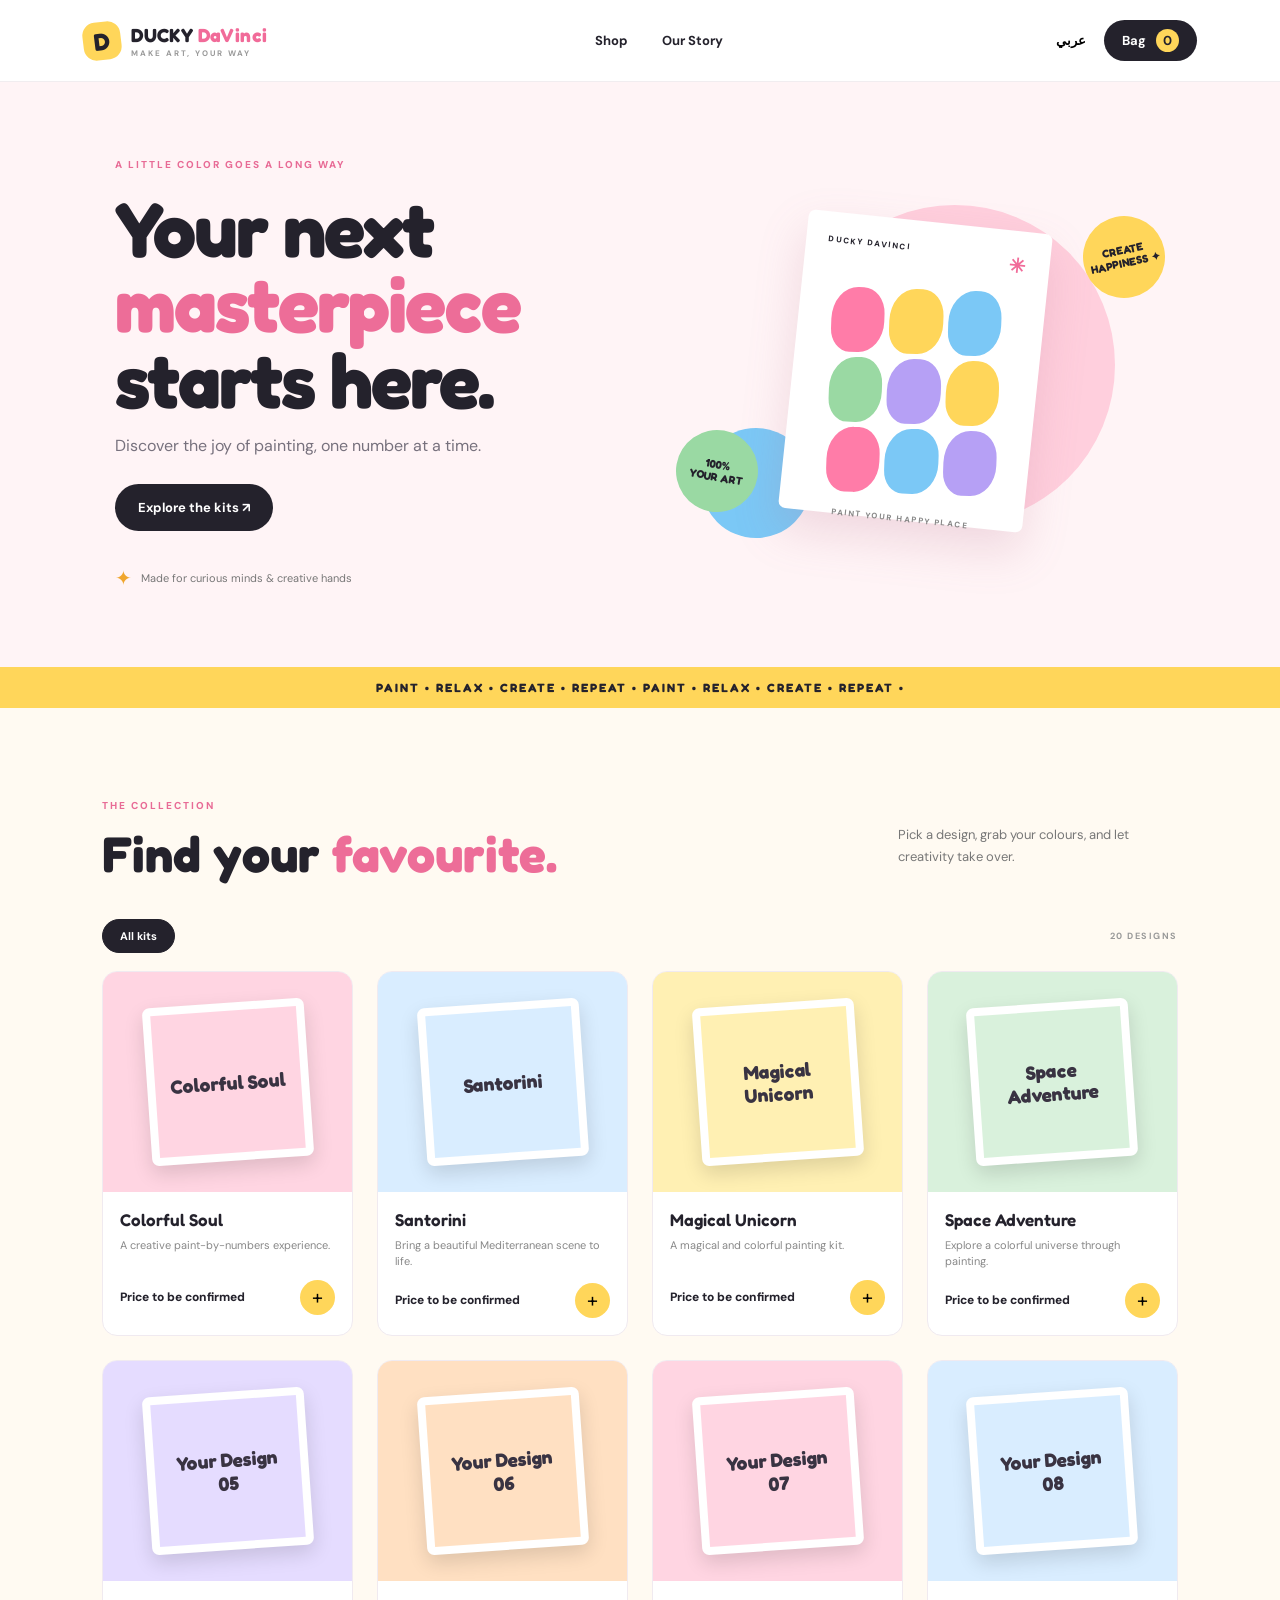
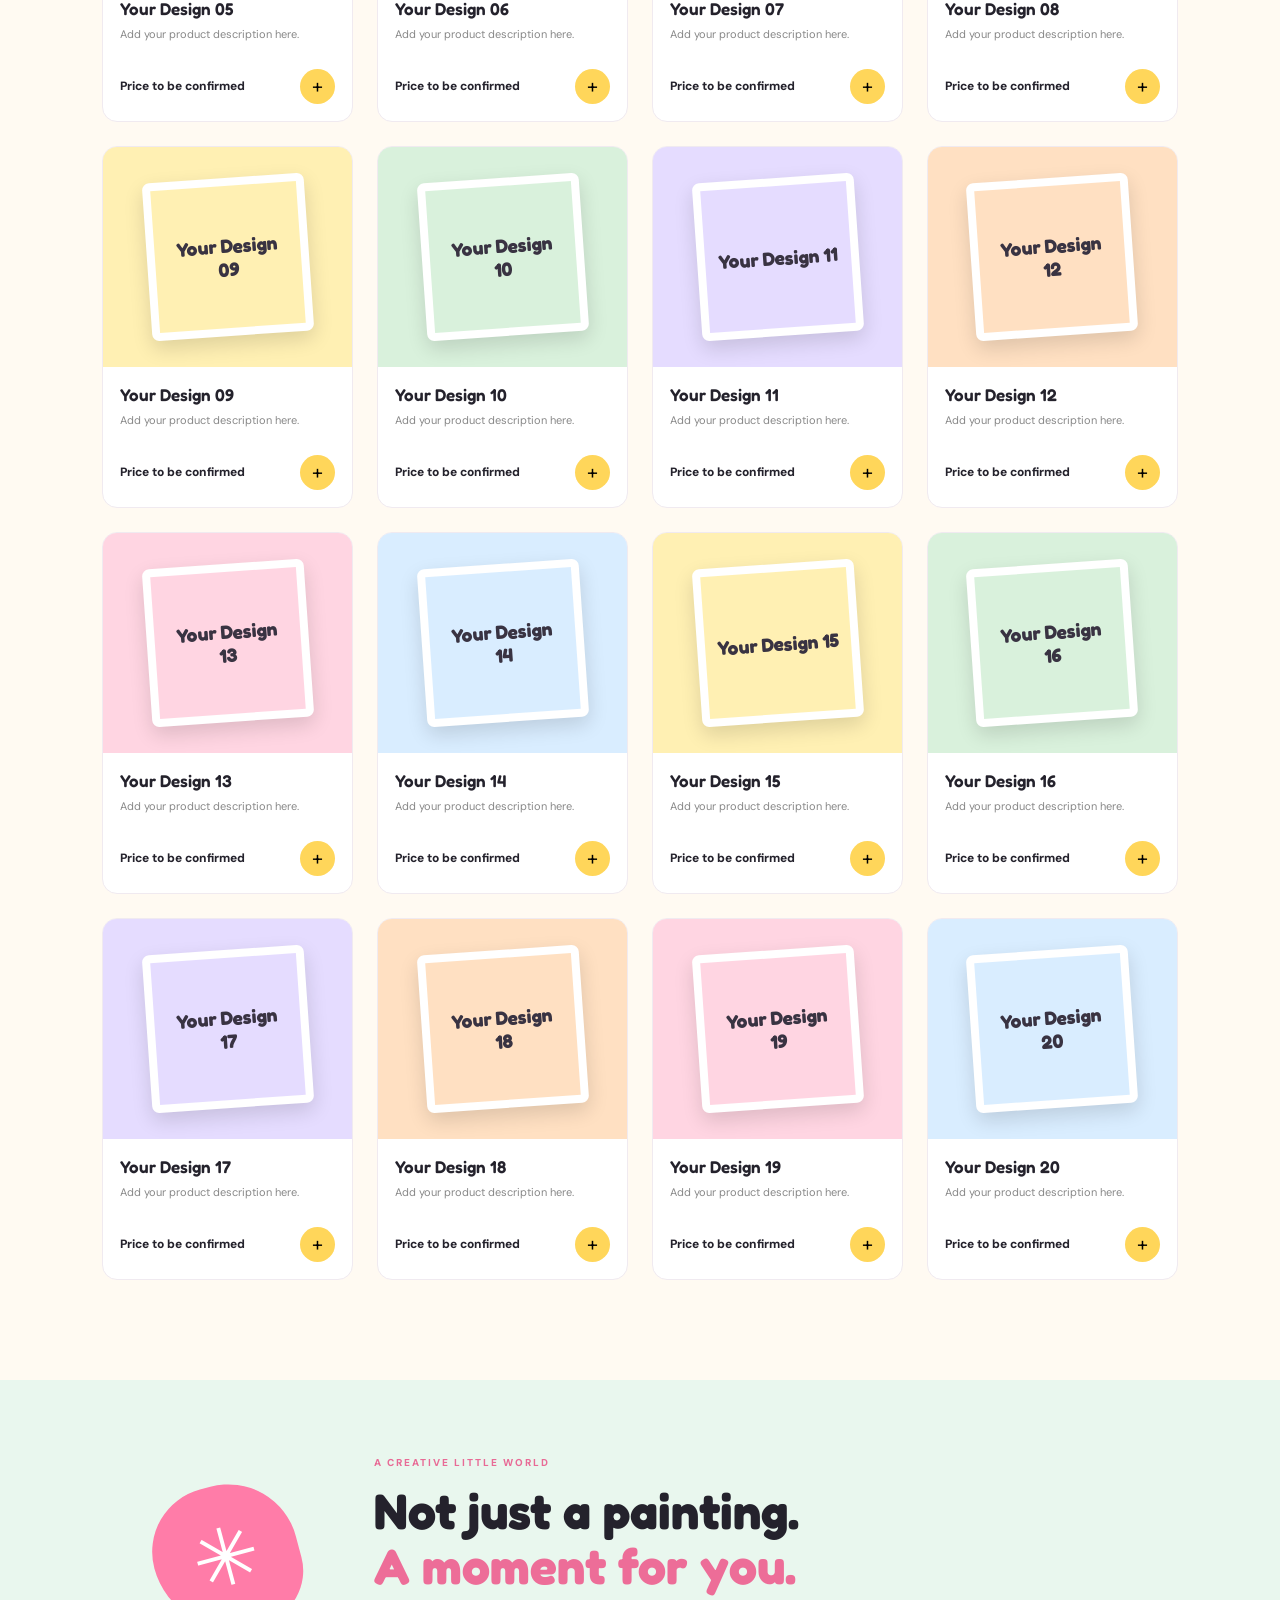
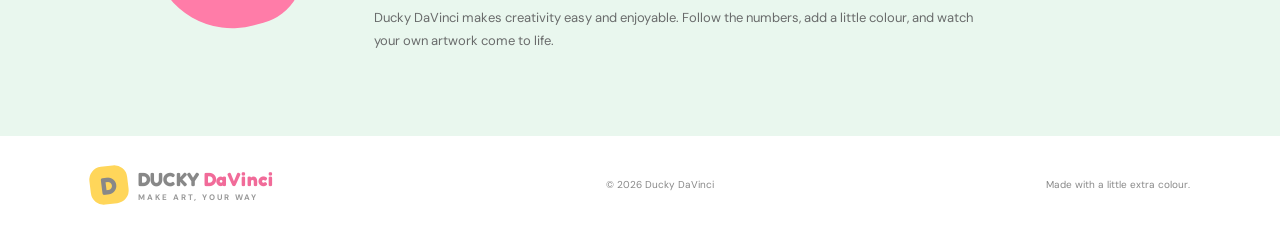
==== index.html @ 497580fe "Add files via upload" ====
<!DOCTYPE html>
<html lang="en">
<head>
  <meta charset="UTF-8"><meta name="viewport" content="width=device-width, initial-scale=1">
  <meta name="description" content="Ducky DaVinci paint-by-numbers kits. Pick your favourite design and order on WhatsApp.">
  <title>Ducky DaVinci | Make Art, Your Way</title>
  <link rel="stylesheet" href="styles.css">
</head>
<body>
<header class="topbar">
  <a class="brand" href="#"><span class="brand-mark">D</span><span>DUCKY <b>DaVinci</b><small>MAKE ART, YOUR WAY</small></span></a>
  <nav><a href="#shop" data-en="Shop" data-ar="تسوق">Shop</a><a href="#about" data-en="Our Story" data-ar="عنّا">Our Story</a></nav>
  <div class="actions"><button class="lang" id="langBtn">عربي</button><button class="cart-button" id="cartOpen">Bag <span id="cartCount">0</span></button></div>
</header>
<main>
  <section class="hero">
    <div class="hero-copy">
      <span class="eyebrow" data-en="A LITTLE COLOR GOES A LONG WAY" data-ar="شوية ألوان يفرقوا كتير">A LITTLE COLOR GOES A LONG WAY</span>
      <h1 data-en="Your next<br><em>masterpiece</em><br>starts here." data-ar="لوحتك<br><em>الفنية</em><br>بتبدأ من هنا.">Your next<br><em>masterpiece</em><br>starts here.</h1>
      <p data-en="Discover the joy of painting, one number at a time." data-ar="اكتشف متعة الرسم، لون ورا لون ورقم ورا رقم.">Discover the joy of painting, one number at a time.</p>
      <a class="primary-btn" href="#shop" data-en="Explore the kits ↗" data-ar="اكتشف المجموعات ↗">Explore the kits ↗</a>
      <div class="hero-note"><span>✦</span><span data-en="Made for curious minds & creative hands" data-ar="للعقول الفضولية والأيادي المبدعة">Made for curious minds & creative hands</span></div>
    </div>
    <div class="hero-art">
      <div class="blob blob-one"></div><div class="blob blob-two"></div>
      <div class="art-card"><div class="art-top"><span>DUCKY DAVINCI</span><span>✳</span></div><div class="paint-grid"><i></i><i></i><i></i><i></i><i></i><i></i><i></i><i></i><i></i></div><div class="art-bottom">PAINT YOUR HAPPY PLACE</div></div>
      <span class="sticker sticker-one">CREATE<br>HAPPINESS ✦</span><span class="sticker sticker-two">100%<br>YOUR ART</span>
    </div>
  </section>
  <section class="ticker"><span>PAINT • RELAX • CREATE • REPEAT • PAINT • RELAX • CREATE • REPEAT •</span></section>
  <section class="shop-section" id="shop">
    <div class="section-heading"><div><span class="eyebrow" data-en="THE COLLECTION" data-ar="مجموعتنا">THE COLLECTION</span><h2 data-en="Find your <em>favourite.</em>" data-ar="اختار <em>تصميمك المفضل.</em>">Find your <em>favourite.</em></h2></div><p data-en="Pick a design, grab your colours, and let creativity take over." data-ar="اختار تصميمك، جهّز ألوانك، وسيب الإبداع ياخدك.">Pick a design, grab your colours, and let creativity take over.</p></div>
    <div class="filters"><button class="filter active" data-filter="all" data-en="All kits" data-ar="كل التصميمات">All kits</button><span id="productTotal">20 DESIGNS</span></div>
    <div class="product-grid" id="productGrid"></div>
  </section>
  <section class="about" id="about"><div class="about-shape">✳</div><div><span class="eyebrow" data-en="A CREATIVE LITTLE WORLD" data-ar="عالم صغير من الإبداع">A CREATIVE LITTLE WORLD</span><h2 data-en="Not just a painting.<br><em>A moment for you.</em>" data-ar="مش مجرد رسمة.<br><em>دي لحظة ليك.</em>">Not just a painting.<br><em>A moment for you.</em></h2><p data-en="Ducky DaVinci makes creativity easy and enjoyable. Follow the numbers, add a little colour, and watch your own artwork come to life." data-ar="Ducky DaVinci بيخلي الإبداع سهل وممتع. امشي ورا الأرقام، ضيف الألوان، وشوف لوحتك بتتحول لعمل فني بإيدك.">Ducky DaVinci makes creativity easy and enjoyable. Follow the numbers, add a little colour, and watch your own artwork come to life.</p></div></section>
</main>
<footer><a class="brand" href="#"><span class="brand-mark">D</span><span>DUCKY <b>DaVinci</b><small>MAKE ART, YOUR WAY</small></span></a><span>© <span id="year"></span> Ducky DaVinci</span><span data-en="Made with a little extra colour." data-ar="اتعمل بحب وألوان كتير.">Made with a little extra colour.</span></footer>
<div class="overlay" id="overlay"></div>
<aside class="cart-drawer" id="cartDrawer" aria-label="Shopping cart">
  <div class="drawer-head"><h2 data-en="Your bag" data-ar="سلة مشترياتك">Your bag</h2><button id="cartClose" class="close">×</button></div>
  <div id="cartItems" class="cart-items"><p class="empty" data-en="Your bag is waiting for some colour." data-ar="السلة مستنية شوية ألوان.">Your bag is waiting for some colour.</p></div>
  <div class="cart-foot"><div class="total-line"><span data-en="Subtotal" data-ar="الإجمالي">Subtotal</span><b id="subtotal">To be confirmed</b></div><button class="primary-btn full" id="checkoutBtn" data-en="Continue to order ↗" data-ar="كمّل بيانات الطلب ↗">Continue to order ↗</button><small data-en="No online payment. You will confirm your order through WhatsApp." data-ar="مفيش دفع أونلاين. تأكيد الطلب هيكون عن طريق واتساب.">No online payment. You will confirm your order through WhatsApp.</small></div>
</aside>
<div class="modal" id="checkoutModal">
  <div class="modal-head"><div><span class="eyebrow">ALMOST THERE!</span><h2 data-en="Where should we send it?" data-ar="نبعت الأوردر فين؟">Where should we send it?</h2></div><button class="close" id="modalClose">×</button></div>
  <form id="orderForm">
    <label><span data-en="Full name" data-ar="الاسم بالكامل">Full name</span><input name="name" required placeholder="Your name / اسمك"></label>
    <label><span data-en="Mobile number" data-ar="رقم الموبايل">Mobile number</span><input name="phone" required inputmode="tel" placeholder="01xxxxxxxxx"></label>
    <div class="form-row"><label><span data-en="Governorate" data-ar="المحافظة">Governorate</span><input name="governorate" required></label><label><span data-en="Area" data-ar="المنطقة">Area</span><input name="area" required></label></div>
    <label><span data-en="Full address" data-ar="العنوان بالتفصيل">Full address</span><textarea name="address" required rows="2"></textarea></label>
    <label><span data-en="Notes (optional)" data-ar="ملاحظات (اختياري)">Notes (optional)</span><textarea name="notes" rows="2"></textarea></label>
    <button class="primary-btn full" type="submit" data-en="Send order on WhatsApp ↗" data-ar="ابعت الطلب على واتساب ↗">Send order on WhatsApp ↗</button>
    <p class="form-hint" data-en="Your WhatsApp app will open with your order details ready to send." data-ar="واتساب هيفتح برسالة فيها تفاصيل طلبك جاهزة للإرسال.">Your WhatsApp app will open with your order details ready to send.</p>
  </form>
</div>
<script src="products.js"></script><script src="app.js"></script>
</body></html>
---- styles.css ----
@import url('https://fonts.googleapis.com/css2?family=DM+Sans:wght@400;500;600;700;800&family=Fredoka:wght@500;600;700&family=Cairo:wght@400;600;700;800&display=swap');
:root{--ink:#24222c;--pink:#ff7ca8;--yellow:#ffd65a;--blue:#7bc8f6;--green:#9ad9a3;--purple:#b6a0f5;--cream:#fffaf2;--muted:#77727d}
*{box-sizing:border-box}html{scroll-behavior:smooth}body{margin:0;background:var(--cream);color:var(--ink);font-family:'DM Sans',sans-serif}button,a,input,textarea{font:inherit}a{color:inherit;text-decoration:none}.topbar{height:82px;padding:0 6.5%;display:flex;align-items:center;justify-content:space-between;background:#fff;position:sticky;top:0;z-index:10;border-bottom:1px solid #f1edf0}.brand{display:flex;align-items:center;gap:10px;font-family:Fredoka,sans-serif;font-weight:700;letter-spacing:.4px;font-size:19px}.brand b{color:#f16b99}.brand small{display:block;font:700 8px 'DM Sans';letter-spacing:2px;color:#999;margin-top:2px}.brand-mark{display:grid;place-items:center;width:38px;height:38px;border-radius:13px;background:var(--yellow);font-size:24px;transform:rotate(-7deg)}nav{display:flex;gap:34px;font-size:13px;font-weight:700}nav a:hover{color:#ee6594}.actions{display:flex;gap:12px;align-items:center}.lang,.cart-button{border:0;background:transparent;cursor:pointer;font-weight:700;font-size:13px}.cart-button{background:var(--ink);color:white;border-radius:30px;padding:12px 18px}.cart-button span{background:var(--yellow);color:var(--ink);padding:3px 7px;border-radius:50%;margin-left:7px}.hero{padding:70px 9% 76px;display:grid;grid-template-columns:1fr 1fr;align-items:center;gap:5%;overflow:hidden;background:#fff4f6}.eyebrow{font-size:10px;letter-spacing:2px;font-weight:800;color:#e86b96}.hero h1{font:700 clamp(48px,6vw,78px)/.98 Fredoka,sans-serif;letter-spacing:-2px;margin:18px 0}.hero h1 em,.section-heading h2 em,.about h2 em{font-style:normal;color:#ed6d98}.hero-copy>p{font-size:16px;color:#77717d;margin-bottom:28px}.primary-btn{display:inline-flex;justify-content:center;align-items:center;border:0;background:var(--ink);color:white;padding:15px 23px;border-radius:30px;font-weight:700;font-size:13px;cursor:pointer;transition:.2s}.primary-btn:hover{background:#ed6d98;transform:translateY(-2px)}.hero-note{display:flex;gap:9px;align-items:center;margin-top:34px;font-size:11px;color:#777}.hero-note span:first-child{font-size:20px;color:#f0a62e}.hero-art{height:370px;position:relative;display:grid;place-items:center}.blob{position:absolute;border-radius:50%}.blob-one{width:320px;height:320px;background:#ffcfdd;right:10%;top:5%}.blob-two{width:110px;height:110px;background:var(--blue);left:7%;bottom:5%}.art-card{position:relative;width:245px;height:300px;background:#fff;border:9px solid #fff;border-radius:7px;box-shadow:0 20px 45px #b56d8c35;transform:rotate(6deg);padding:13px}.art-top,.art-bottom{font-size:8px;font-weight:800;letter-spacing:1.5px;display:flex;justify-content:space-between}.art-top span:last-child{font-size:20px;color:#f16b99}.paint-grid{margin:20px auto;width:170px;height:205px;display:grid;grid-template-columns:repeat(3,1fr);grid-template-rows:repeat(3,1fr);gap:5px;transform:rotate(-4deg)}.paint-grid i{border-radius:50% 40% 48% 35%;background:var(--pink)}.paint-grid i:nth-child(2),.paint-grid i:nth-child(6){background:var(--yellow)}.paint-grid i:nth-child(3),.paint-grid i:nth-child(8){background:var(--blue)}.paint-grid i:nth-child(4){background:var(--green)}.paint-grid i:nth-child(5),.paint-grid i:nth-child(9){background:var(--purple)}.art-bottom{justify-content:center;color:#888}.sticker{position:absolute;background:var(--yellow);border-radius:50%;width:82px;height:82px;display:grid;place-content:center;text-align:center;font:700 11px/1.2 Fredoka;transform:rotate(-12deg);z-index:2}.sticker-one{right:0;top:8%}.sticker-two{left:2%;bottom:12%;background:var(--green);transform:rotate(10deg)}.ticker{overflow:hidden;background:var(--yellow);padding:13px 0;white-space:nowrap;font:700 12px Fredoka;letter-spacing:2px}.ticker span{display:block;text-align:center}.shop-section{padding:85px 8% 100px}.section-heading{display:flex;justify-content:space-between;align-items:end;gap:30px}.section-heading h2,.about h2{font:700 clamp(34px,4vw,50px)/1.1 Fredoka;margin:12px 0 0}.section-heading>p{max-width:280px;color:#777;font-size:13px;line-height:1.7}.filters{display:flex;align-items:center;justify-content:space-between;margin:38px 0 18px}.filter{border:1px solid #e6dfe3;border-radius:30px;padding:9px 17px;background:#fff;font-size:11px;font-weight:700}.filter.active{background:var(--ink);color:#fff;border-color:var(--ink)}#productTotal{font-size:9px;letter-spacing:1.5px;color:#999;font-weight:700}.product-grid{display:grid;grid-template-columns:repeat(4,1fr);gap:24px}.product-card{background:#fff;border-radius:15px;overflow:hidden;transition:.25s;border:1px solid #f0eaf0}.product-card:hover{transform:translateY(-5px);box-shadow:0 14px 30px #30202b12}.product-image{height:220px;display:grid;place-items:center;position:relative;overflow:hidden}.product-image img{width:100%;height:100%;object-fit:cover}.placeholder-art{width:65%;height:72%;border:8px solid white;border-radius:7px;box-shadow:0 8px 20px #0002;display:grid;place-items:center;font:700 19px Fredoka;text-align:center;padding:12px;transform:rotate(-4deg);color:#393342}.product-info{padding:17px}.product-info h3{font:600 17px Fredoka;margin:0 0 7px}.product-info p{font-size:11px;color:#888;min-height:30px;line-height:1.5;margin:0 0 13px}.product-bottom{display:flex;justify-content:space-between;align-items:center}.price{font-size:12px;font-weight:800}.add-btn{border:0;border-radius:50%;width:35px;height:35px;background:var(--yellow);font-size:20px;cursor:pointer}.about{background:#e9f7ee;padding:70px 12%;display:grid;grid-template-columns:170px 1fr;gap:50px;align-items:center}.about-shape{width:145px;height:145px;background:var(--pink);border-radius:48% 52% 40% 60%;display:grid;place-items:center;font-size:80px;color:white;transform:rotate(-15deg)}.about p{max-width:600px;line-height:1.8;color:#696b6b;font-size:13px}footer{padding:30px 7%;display:flex;justify-content:space-between;align-items:center;background:white;font-size:10px;color:#888}.overlay{display:none;position:fixed;inset:0;background:#17131b70;z-index:20}.overlay.show{display:block}.cart-drawer{position:fixed;z-index:21;right:0;top:0;height:100%;width:min(430px,100%);background:#fff;transform:translateX(105%);transition:.3s;padding:25px;display:flex;flex-direction:column}.cart-drawer.open{transform:translateX(0)}.drawer-head,.modal-head{display:flex;justify-content:space-between;align-items:center}.drawer-head h2,.modal h2{font:700 28px Fredoka;margin:0}.close{border:0;background:#f6f1f3;border-radius:50%;width:35px;height:35px;font-size:22px;cursor:pointer}.cart-items{overflow:auto;flex:1;padding:20px 0}.empty{text-align:center;color:#999;margin-top:70px;font-size:13px}.cart-row{display:grid;grid-template-columns:60px 1fr auto;gap:12px;align-items:center;padding:12px 0;border-bottom:1px solid #eee}.cart-thumb{width:60px;height:60px;border-radius:10px;display:grid;place-items:center;font:700 17px Fredoka}.cart-row h4{margin:0 0 5px;font:600 14px Fredoka}.cart-row small{color:#888}.qty{display:flex;gap:8px;align-items:center;margin-top:7px}.qty button{border:0;background:#f5f0f3;border-radius:50%;width:23px;height:23px;cursor:pointer}.remove{border:0;background:none;color:#d66;font-size:11px;cursor:pointer}.cart-foot{border-top:1px solid #eee;padding-top:18px}.total-line{display:flex;justify-content:space-between;margin-bottom:16px;font-size:13px}.cart-foot small,.form-hint{display:block;text-align:center;color:#888;font-size:10px;margin-top:12px;line-height:1.5}.full{width:100%}.modal{display:none;position:fixed;z-index:30;top:50%;left:50%;transform:translate(-50%,-50%);width:min(520px,calc(100% - 28px));max-height:90vh;overflow:auto;background:white;border-radius:20px;padding:27px;box-shadow:0 20px 70px #0003}.modal.show{display:block}.modal-head{margin-bottom:20px}.modal-head h2{font-size:25px;margin-top:7px}.modal form{display:grid;gap:13px}.modal label{display:grid;gap:6px;font-size:11px;font-weight:700}.modal input,.modal textarea{border:1px solid #e5dfe4;border-radius:9px;padding:12px;font-size:13px;outline:none;width:100%;resize:vertical}.modal input:focus,.modal textarea:focus{border-color:#ed6d98}.form-row{display:grid;grid-template-columns:1fr 1fr;gap:12px}body[dir=rtl]{font-family:Cairo,sans-serif}body[dir=rtl] .hero h1,body[dir=rtl] .section-heading h2,body[dir=rtl] .about h2,body[dir=rtl] .drawer-head h2,body[dir=rtl] .modal h2{font-family:Cairo,sans-serif}body[dir=rtl] .cart-drawer{right:auto;left:0;transform:translateX(-105%)}body[dir=rtl] .cart-drawer.open{transform:translateX(0)}body[dir=rtl] .hero,body[dir=rtl] .shop-section,body[dir=rtl] .about{text-align:right}
@media(max-width:850px){.topbar{padding:0 4%;height:70px}nav{gap:14px}.hero{padding:55px 7%;grid-template-columns:1fr}.hero-art{height:330px}.product-grid{grid-template-columns:repeat(2,1fr);gap:14px}.product-image{height:190px}.shop-section{padding:65px 5%}.section-heading{display:block}.section-heading>p{margin-top:12px}.about{padding:55px 8%;grid-template-columns:100px 1fr;gap:25px}.about-shape{width:95px;height:95px;font-size:55px}footer{gap:15px;flex-wrap:wrap}}@media(max-width:520px){nav{display:none}.hero h1{font-size:55px}.hero-art{height:300px}.blob-one{width:260px;height:260px}.art-card{transform:scale(.88) rotate(6deg)}.product-grid{gap:10px}.product-image{height:150px}.product-info{padding:12px}.product-info h3{font-size:15px}.product-info p{font-size:10px}.about{grid-template-columns:1fr}.about-shape{display:none}footer{justify-content:center;text-align:center}.form-row{grid-template-columns:1fr}}
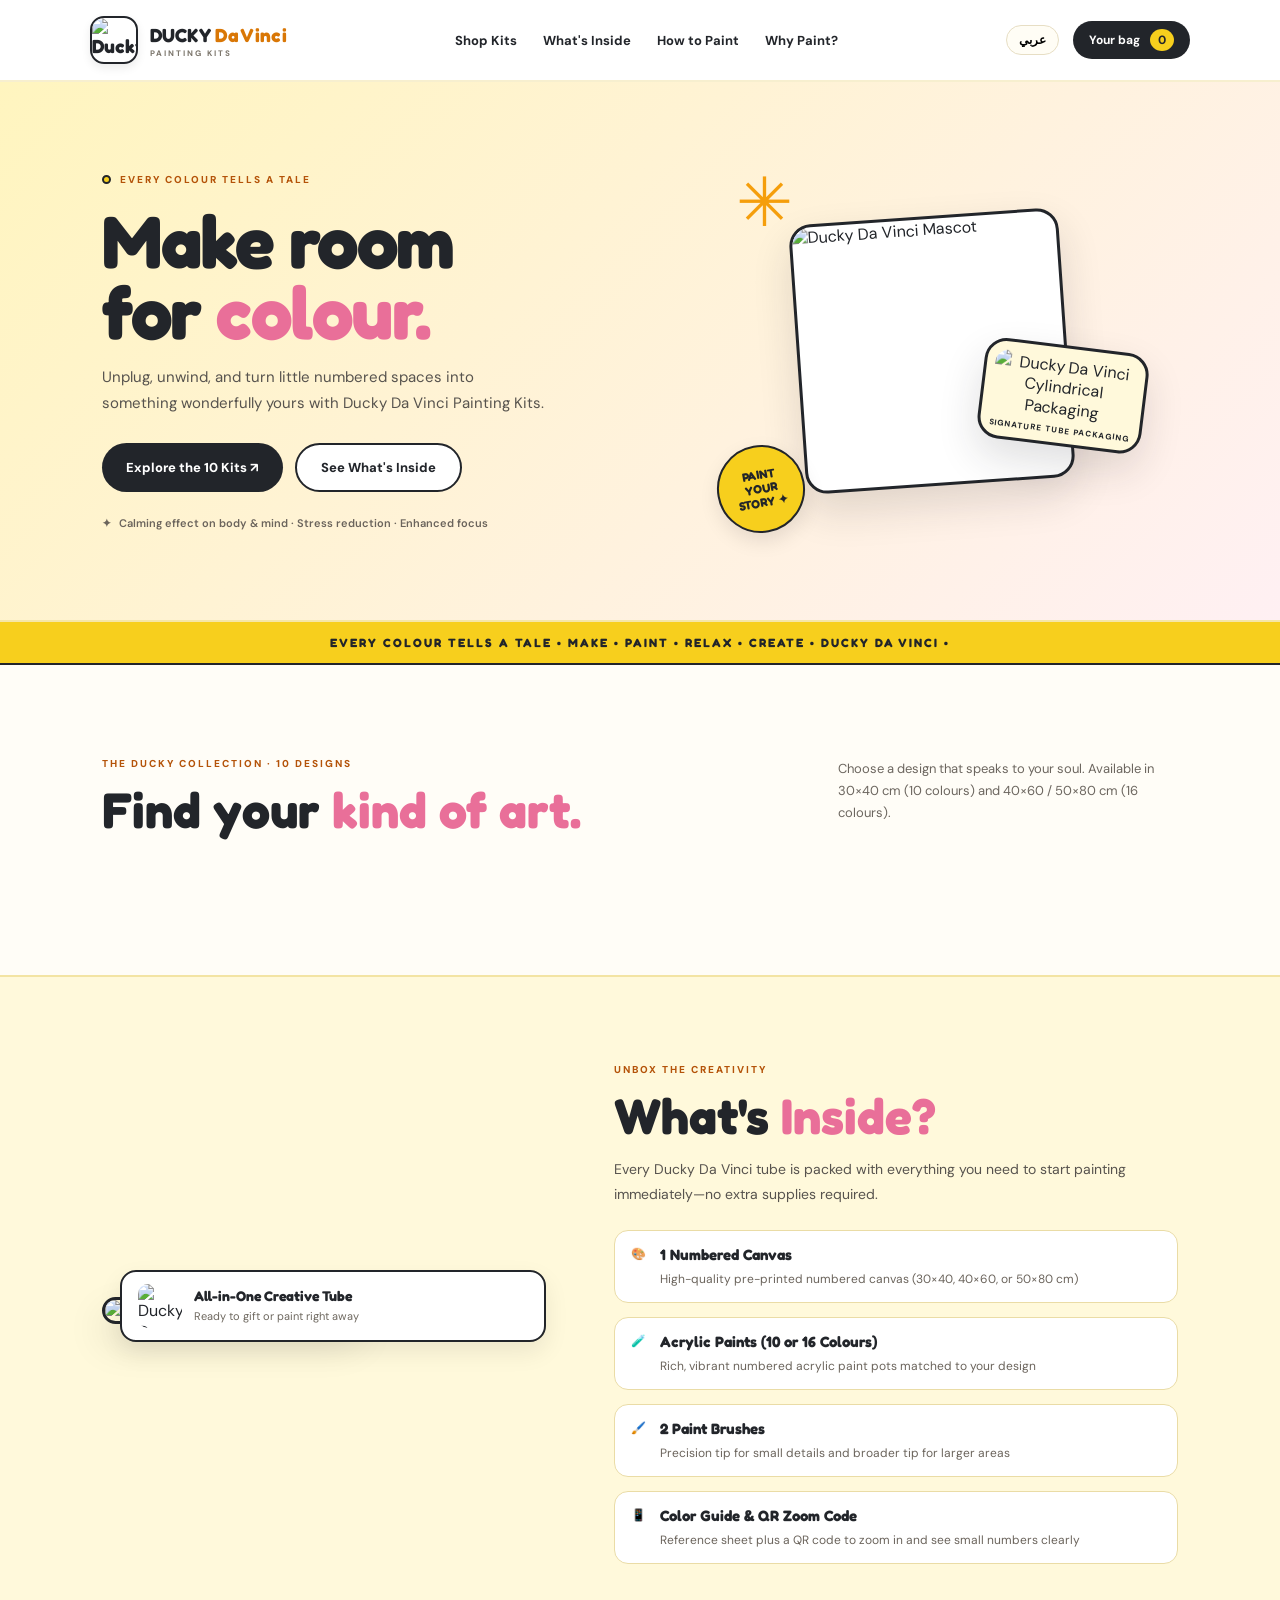
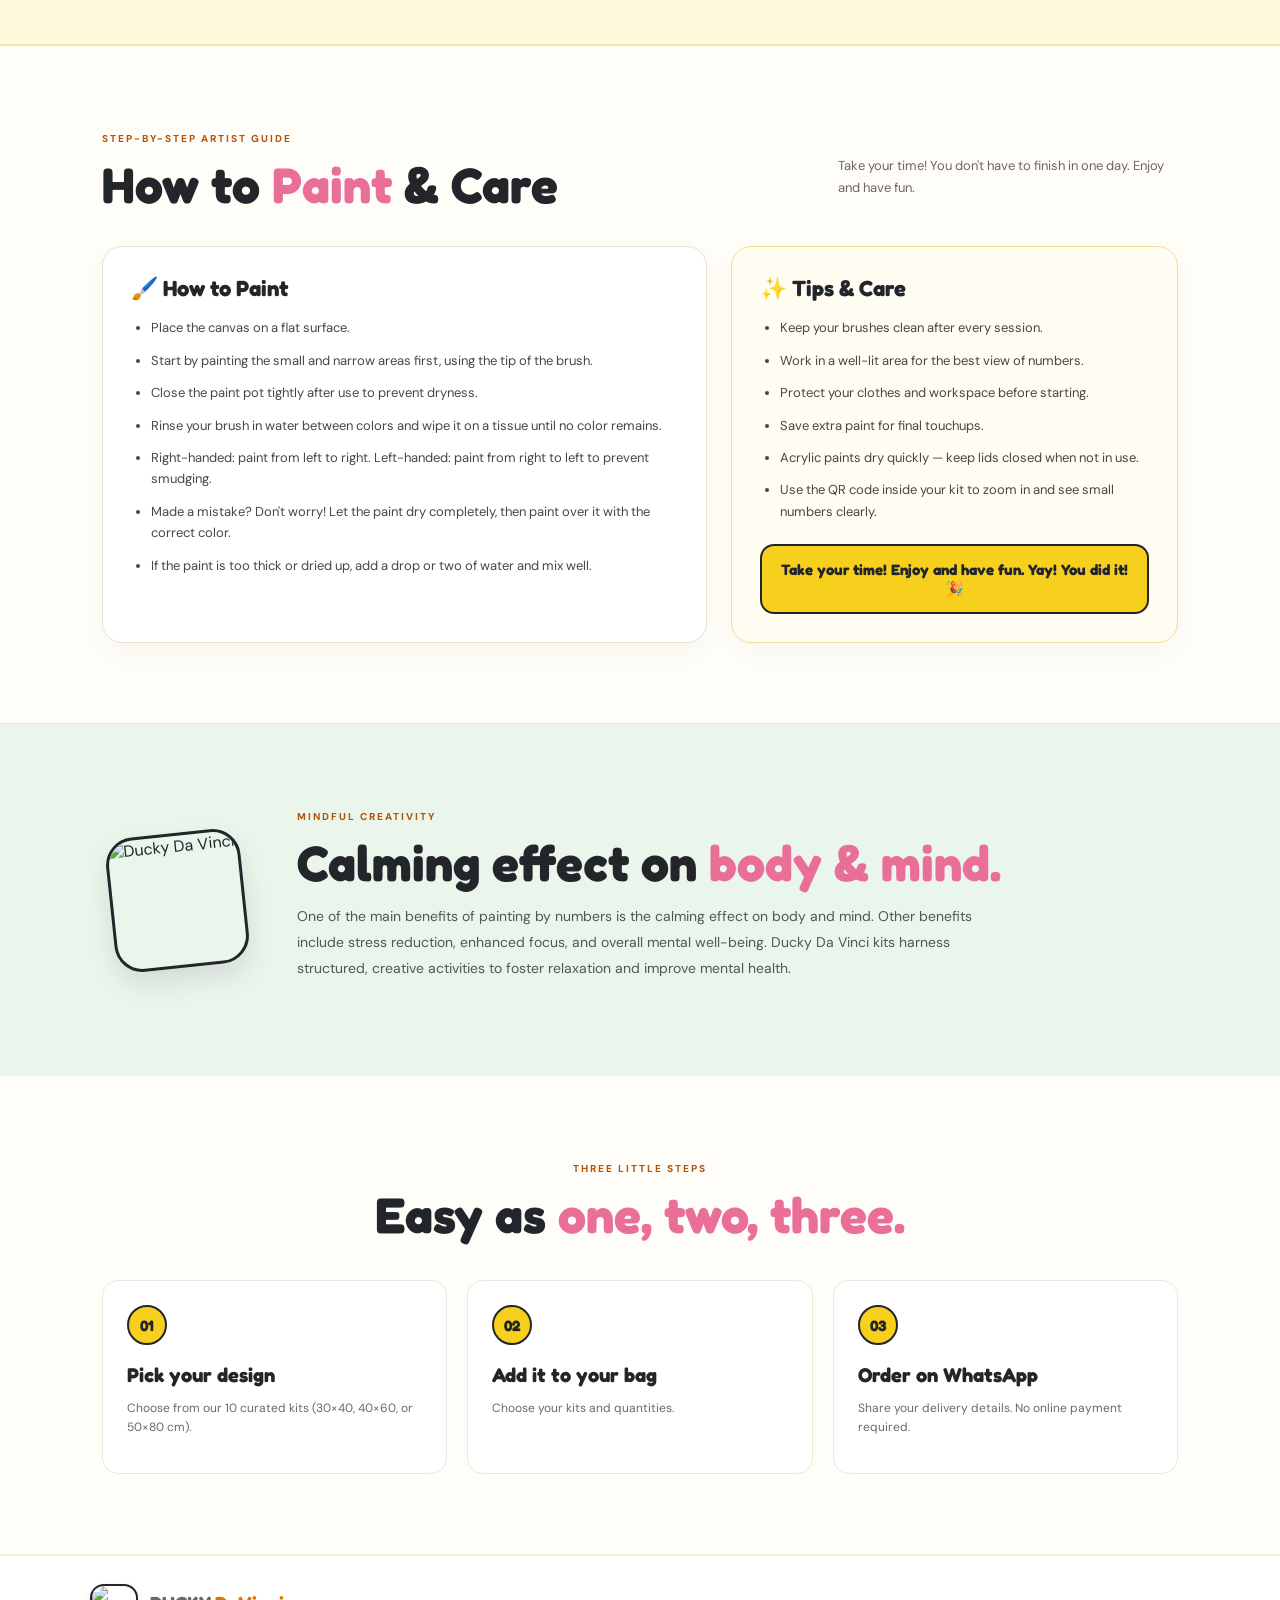
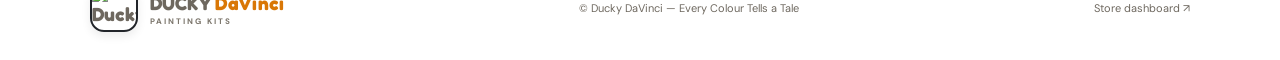
==== commit a0aead70: "Add files via upload" ====
--- a/index.html
+++ b/index.html
@@ -1,58 +1,256 @@
-<!DOCTYPE html>
+<!doctype html>
 <html lang="en">
 <head>
-  <meta charset="UTF-8"><meta name="viewport" content="width=device-width, initial-scale=1">
-  <meta name="description" content="Ducky DaVinci paint-by-numbers kits. Pick your favourite design and order on WhatsApp.">
-  <title>Ducky DaVinci | Make Art, Your Way</title>
+  <meta charset="utf-8">
+  <meta name="viewport" content="width=device-width,initial-scale=1">
+  <meta name="description" content="Ducky Da Vinci creative paint-by-numbers kits — Every colour tells a story.">
+  <link rel="icon" type="image/jpeg" href="images/logo.jpg">
+  <title>Ducky Da Vinci — Painting Kits</title>
   <link rel="stylesheet" href="styles.css">
 </head>
 <body>
 <header class="topbar">
-  <a class="brand" href="#"><span class="brand-mark">D</span><span>DUCKY <b>DaVinci</b><small>MAKE ART, YOUR WAY</small></span></a>
-  <nav><a href="#shop" data-en="Shop" data-ar="تسوق">Shop</a><a href="#about" data-en="Our Story" data-ar="عنّا">Our Story</a></nav>
-  <div class="actions"><button class="lang" id="langBtn">عربي</button><button class="cart-button" id="cartOpen">Bag <span id="cartCount">0</span></button></div>
+  <a class="brand" href="#">
+    <img src="images/logo.jpg" alt="Ducky Da Vinci Logo" class="brand-logo">
+    <span>DUCKY <b>Da Vinci</b><small>PAINTING KITS</small></span>
+  </a>
+  <nav>
+    <a href="#shop" data-en="Shop Kits" data-ar="تسوق اللوحات">Shop Kits</a>
+    <a href="#inside" data-en="What's Inside" data-ar="محتويات العبوة">What's Inside</a>
+    <a href="#guide" data-en="How to Paint" data-ar="طريقة الرسم">How to Paint</a>
+    <a href="#story" data-en="Why Paint?" data-ar="فوائد الرسم">Why Paint?</a>
+  </nav>
+  <div class="head-actions">
+    <button id="language" class="lang">عربي</button>
+    <button id="openCart" class="cart-trigger">
+      <span data-en="Your bag" data-ar="السلة">Your bag</span> <b id="cartCount">0</b>
+    </button>
+  </div>
 </header>
+
 <main>
+  <!-- HERO SECTION -->
   <section class="hero">
     <div class="hero-copy">
-      <span class="eyebrow" data-en="A LITTLE COLOR GOES A LONG WAY" data-ar="شوية ألوان يفرقوا كتير">A LITTLE COLOR GOES A LONG WAY</span>
-      <h1 data-en="Your next<br><em>masterpiece</em><br>starts here." data-ar="لوحتك<br><em>الفنية</em><br>بتبدأ من هنا.">Your next<br><em>masterpiece</em><br>starts here.</h1>
-      <p data-en="Discover the joy of painting, one number at a time." data-ar="اكتشف متعة الرسم، لون ورا لون ورقم ورا رقم.">Discover the joy of painting, one number at a time.</p>
-      <a class="primary-btn" href="#shop" data-en="Explore the kits ↗" data-ar="اكتشف المجموعات ↗">Explore the kits ↗</a>
-      <div class="hero-note"><span>✦</span><span data-en="Made for curious minds & creative hands" data-ar="للعقول الفضولية والأيادي المبدعة">Made for curious minds & creative hands</span></div>
-    </div>
-    <div class="hero-art">
-      <div class="blob blob-one"></div><div class="blob blob-two"></div>
-      <div class="art-card"><div class="art-top"><span>DUCKY DAVINCI</span><span>✳</span></div><div class="paint-grid"><i></i><i></i><i></i><i></i><i></i><i></i><i></i><i></i><i></i></div><div class="art-bottom">PAINT YOUR HAPPY PLACE</div></div>
-      <span class="sticker sticker-one">CREATE<br>HAPPINESS ✦</span><span class="sticker sticker-two">100%<br>YOUR ART</span>
-    </div>
-  </section>
-  <section class="ticker"><span>PAINT • RELAX • CREATE • REPEAT • PAINT • RELAX • CREATE • REPEAT •</span></section>
-  <section class="shop-section" id="shop">
-    <div class="section-heading"><div><span class="eyebrow" data-en="THE COLLECTION" data-ar="مجموعتنا">THE COLLECTION</span><h2 data-en="Find your <em>favourite.</em>" data-ar="اختار <em>تصميمك المفضل.</em>">Find your <em>favourite.</em></h2></div><p data-en="Pick a design, grab your colours, and let creativity take over." data-ar="اختار تصميمك، جهّز ألوانك، وسيب الإبداع ياخدك.">Pick a design, grab your colours, and let creativity take over.</p></div>
-    <div class="filters"><button class="filter active" data-filter="all" data-en="All kits" data-ar="كل التصميمات">All kits</button><span id="productTotal">20 DESIGNS</span></div>
-    <div class="product-grid" id="productGrid"></div>
-  </section>
-  <section class="about" id="about"><div class="about-shape">✳</div><div><span class="eyebrow" data-en="A CREATIVE LITTLE WORLD" data-ar="عالم صغير من الإبداع">A CREATIVE LITTLE WORLD</span><h2 data-en="Not just a painting.<br><em>A moment for you.</em>" data-ar="مش مجرد رسمة.<br><em>دي لحظة ليك.</em>">Not just a painting.<br><em>A moment for you.</em></h2><p data-en="Ducky DaVinci makes creativity easy and enjoyable. Follow the numbers, add a little colour, and watch your own artwork come to life." data-ar="Ducky DaVinci بيخلي الإبداع سهل وممتع. امشي ورا الأرقام، ضيف الألوان، وشوف لوحتك بتتحول لعمل فني بإيدك.">Ducky DaVinci makes creativity easy and enjoyable. Follow the numbers, add a little colour, and watch your own artwork come to life.</p></div></section>
+      <span class="eyebrow"><i></i><span data-en="EVERY COLOUR TELLS A TALE" data-ar="كل لون بيحكي حكاية">EVERY COLOUR TELLS A TALE</span></span>
+      <h1 data-en="Make room<br>for <em>colour.</em>" data-ar="افسح مكان<br>للـ<em>ألوان.</em>">Make room<br>for <em>colour.</em></h1>
+      <p data-en="Unplug, unwind, and turn little numbered spaces into something wonderfully yours with Ducky Da Vinci Painting Kits." data-ar="ابعد عن دوشة اليوم، استرخى، وحوّل المساحات المرقمة للوحة فنية من إبداعك مع مجموعات Ducky Da Vinci.">Unplug, unwind, and turn little numbered spaces into something wonderfully yours with Ducky Da Vinci Painting Kits.</p>
+      <div class="hero-cta-row">
+        <a class="btn dark-btn" href="#shop" data-en="Explore the 10 Kits ↗" data-ar="استكشف الـ 10 لوحات ↗">Explore the 10 Kits ↗</a>
+        <a class="btn outline-btn" href="#inside" data-en="See What's Inside" data-ar="شوف محتويات العبوة">See What's Inside</a>
+      </div>
+      <div class="micro-proof">✦ <span data-en="Calming effect on body & mind · Stress reduction · Enhanced focus" data-ar="تأثير مريح للجسم والعقل · تقليل التوتر · تركيز أعلى">Calming effect on body &amp; mind · Stress reduction · Enhanced focus</span></div>
+    </div>
+
+    <div class="hero-art-wrap">
+      <div class="burst">✳</div>
+      <div class="hero-visual-stack">
+        <div class="poster-card main-logo-card">
+          <img src="images/logo.jpg" alt="Ducky Da Vinci Mascot">
+        </div>
+        <div class="poster-card tube-card">
+          <img src="images/packaging-tubes.jpg" alt="Ducky Da Vinci Cylindrical Packaging">
+          <small data-en="SIGNATURE TUBE PACKAGING" data-ar="عبوة أسطوانية مميزة">SIGNATURE TUBE PACKAGING</small>
+        </div>
+      </div>
+      <div class="sticker">PAINT<br>YOUR<br>STORY ✦</div>
+    </div>
+  </section>
+
+  <div class="ticker">EVERY COLOUR TELLS A TALE • MAKE • PAINT • RELAX • CREATE • DUCKY DA VINCI •</div>
+
+  <!-- SHOP SECTION -->
+  <section class="section shop" id="shop">
+    <div class="section-heading">
+      <div>
+        <span class="eyebrow-text" data-en="THE DUCKY COLLECTION · 10 DESIGNS" data-ar="مجموعة داكي · 10 تصميمات">THE DUCKY COLLECTION · 10 DESIGNS</span>
+        <h2 data-en="Find your <em>kind of art.</em>" data-ar="اختار <em>فنّك المفضل.</em>">Find your <em>kind of art.</em></h2>
+      </div>
+      <p data-en="Choose a design that speaks to your soul. Available in 30×40 cm (10 colours) and 40×60 / 50×80 cm (16 colours)." data-ar="اختار التصميم اللي بيعبر عنك. متوفر بمقاس 30×40 سم (10 ألوان) ومقاسات 40×60 و 50×80 سم (16 لون).">Choose a design that speaks to your soul. Available in 30×40 cm (10 colours) and 40×60 / 50×80 cm (16 colours).</p>
+    </div>
+    <div id="categories" class="category-list"></div>
+    <div id="products" class="products"></div>
+    <p id="empty" class="empty" hidden>No products in this category yet.</p>
+  </section>
+
+  <!-- WHAT'S INSIDE & PACKAGING SHOWCASE -->
+  <section class="section inside-section" id="inside">
+    <div class="inside-grid">
+      <div class="inside-media">
+        <img src="images/packaging-tubes.jpg" alt="Ducky Da Vinci Painting Kit Tube" class="tube-showcase">
+        <div class="inside-badge">
+          <img src="images/logo.jpg" alt="Ducky Da Vinci">
+          <div>
+            <strong data-en="All-in-One Creative Tube" data-ar="عبوة إبداعية متكاملة">All-in-One Creative Tube</strong>
+            <span data-en="Ready to gift or paint right away" data-ar="جاهزة للإهداء أو الرسم فوراً">Ready to gift or paint right away</span>
+          </div>
+        </div>
+      </div>
+
+      <div class="inside-copy">
+        <span class="eyebrow-text" data-en="UNBOX THE CREATIVITY" data-ar="افتح صندوق الإبداع">UNBOX THE CREATIVITY</span>
+        <h2 data-en="What's <em>Inside?</em>" data-ar="إيه اللي جوه <em>العبوة؟</em>">What's <em>Inside?</em></h2>
+        <p data-en="Every Ducky Da Vinci tube is packed with everything you need to start painting immediately—no extra supplies required." data-ar="كل عبوة من Ducky Da Vinci فيها كل الأدوات اللي هتحتاجها عشان تبدأ رسم فوراً بدون أي أدوات إضافية.">Every Ducky Da Vinci tube is packed with everything you need to start painting immediately—no extra supplies required.</p>
+        <ul class="inside-list">
+          <li>
+            <span class="check-icon">🎨</span>
+            <div>
+              <strong data-en="1 Numbered Canvas" data-ar="لوحة كانفس مرقمة">1 Numbered Canvas</strong>
+              <span data-en="High-quality pre-printed numbered canvas (30×40, 40×60, or 50×80 cm)" data-ar="كانفس عالي الجودة مطبوع بأرقام واضحة (30×40 أو 40×60 أو 50×80 سم)">High-quality pre-printed numbered canvas (30×40, 40×60, or 50×80 cm)</span>
+            </div>
+          </li>
+          <li>
+            <span class="check-icon">🧪</span>
+            <div>
+              <strong data-en="Acrylic Paints (10 or 16 Colours)" data-ar="ألوان أكريليك (10 أو 16 لون)">Acrylic Paints (10 or 16 Colours)</strong>
+              <span data-en="Rich, vibrant numbered acrylic paint pots matched to your design" data-ar="عبوات ألوان أكريليك زاهية ومرقمة مطابقة تماماً لتصميم لوحتك">Rich, vibrant numbered acrylic paint pots matched to your design</span>
+            </div>
+          </li>
+          <li>
+            <span class="check-icon">🖌️</span>
+            <div>
+              <strong data-en="2 Paint Brushes" data-ar="فرشتين رسم">2 Paint Brushes</strong>
+              <span data-en="Precision tip for small details and broader tip for larger areas" data-ar="فرشاة دقيقة للتفاصيل الصغيرة وفرشاة للمساحات الأكبر">Precision tip for small details and broader tip for larger areas</span>
+            </div>
+          </li>
+          <li>
+            <span class="check-icon">📱</span>
+            <div>
+              <strong data-en="Color Guide & QR Zoom Code" data-ar="دليل الألوان وكود QR للتكبير">Color Guide &amp; QR Zoom Code</strong>
+              <span data-en="Reference sheet plus a QR code to zoom in and see small numbers clearly" data-ar="ورقة مرجعية للألوان مع كود QR لتكبير اللوحة ورؤية الأرقام الصغيرة بوضوح">Reference sheet plus a QR code to zoom in and see small numbers clearly</span>
+            </div>
+          </li>
+        </ul>
+      </div>
+    </div>
+  </section>
+
+  <!-- HOW TO PAINT & TIPS & CARE -->
+  <section class="section guide-section" id="guide">
+    <div class="section-heading">
+      <div>
+        <span class="eyebrow-text" data-en="STEP-BY-STEP ARTIST GUIDE" data-ar="دليل الرسام خطوة بخطوة">STEP-BY-STEP ARTIST GUIDE</span>
+        <h2 data-en="How to <em>Paint</em> &amp; Care" data-ar="طريقة <em>الرسم</em> والعناية بالألوان">How to <em>Paint</em> &amp; Care</h2>
+      </div>
+      <p data-en="Take your time! You don't have to finish in one day. Enjoy and have fun." data-ar="خد وقتك! مش لازم تخلص اللوحة في يوم واحد. استمتع بالرحلة!">Take your time! You don't have to finish in one day. Enjoy and have fun.</p>
+    </div>
+
+    <div class="guide-grid">
+      <div class="guide-card-box">
+        <h3 data-en="🖌️ How to Paint" data-ar="🖌️ خطوات الرسم">🖌️ How to Paint</h3>
+        <ul class="guide-bullets">
+          <li data-en="Place the canvas on a flat surface." data-ar="ضع لوحة الكانفس على سطح مستوٍ.">Place the canvas on a flat surface.</li>
+          <li data-en="Start by painting the small and narrow areas first, using the tip of the brush." data-ar="ابدأ بتلوين المساحات الصغيرة والضيقة أولاً باستخدام طرف الفرشاة.">Start by painting the small and narrow areas first, using the tip of the brush.</li>
+          <li data-en="Close the paint pot tightly after use to prevent dryness." data-ar="أغلق عبوة اللون بإحكام بعد الاستخدام لمنع جفافها.">Close the paint pot tightly after use to prevent dryness.</li>
+          <li data-en="Rinse your brush in water between colors and wipe it on a tissue until no color remains." data-ar="اغسل الفرشاة بالماء بين كل لون وآخر وجففها بمنديل حتى يزول اللون تماماً.">Rinse your brush in water between colors and wipe it on a tissue until no color remains.</li>
+          <li data-en="Right-handed: paint from left to right. Left-handed: paint from right to left to prevent smudging." data-ar="إذا كنت تستخدم يدك اليمنى: ارسم من اليسار لليمين. وإذا كنت أعسر: ارسم من اليمين لليسار لتجنب تلطيخ الألوان.">Right-handed: paint from left to right. Left-handed: paint from right to left to prevent smudging.</li>
+          <li data-en="Made a mistake? Don't worry! Let the paint dry completely, then paint over it with the correct color." data-ar="أخطأت في لون؟ لا تقلق! اترك اللون يجف تماماً ثم أعد التلوين فوقه باللون الصحيح.">Made a mistake? Don't worry! Let the paint dry completely, then paint over it with the correct color.</li>
+          <li data-en="If the paint is too thick or dried up, add a drop or two of water and mix well." data-ar="إذا كان اللون سميكاً أو جافاً قليلاً، أضف قطرة أو قطرتين من الماء واخلطه جيداً.">If the paint is too thick or dried up, add a drop or two of water and mix well.</li>
+        </ul>
+      </div>
+
+      <div class="guide-card-box tips-box">
+        <h3 data-en="✨ Tips & Care" data-ar="✨ نصائح مهمة">✨ Tips &amp; Care</h3>
+        <ul class="guide-bullets">
+          <li data-en="Keep your brushes clean after every session." data-ar="حافظ على نظافة الفرش بعد كل جلسة رسم.">Keep your brushes clean after every session.</li>
+          <li data-en="Work in a well-lit area for the best view of numbers." data-ar="ارسم في مكان ذي إضاءة جيدة لرؤية الأرقام بوضوح.">Work in a well-lit area for the best view of numbers.</li>
+          <li data-en="Protect your clothes and workspace before starting." data-ar="احمِ ملابسك ومساحة العمل قبل البدء.">Protect your clothes and workspace before starting.</li>
+          <li data-en="Save extra paint for final touchups." data-ar="احتفظ ببعض اللون الإضافي للمسات النهائية.">Save extra paint for final touchups.</li>
+          <li data-en="Acrylic paints dry quickly — keep lids closed when not in use." data-ar="ألوان الأكريليك تجف بسرعة — أغلق العبوات دائماً أثناء عدم الاستخدام.">Acrylic paints dry quickly — keep lids closed when not in use.</li>
+          <li data-en="Use the QR code inside your kit to zoom in and see small numbers clearly." data-ar="استخدم كود QR المرفق لتكبير التصميم ورؤية الأرقام الصغيرة بوضوح.">Use the QR code inside your kit to zoom in and see small numbers clearly.</li>
+        </ul>
+        <div class="yay-banner" data-en="Take your time! Enjoy and have fun. Yay! You did it! 🎉" data-ar="خد وقتك واستمتع بالرسم.. مبروك خلصت لوحتك! 🎉">Take your time! Enjoy and have fun. Yay! You did it! 🎉</div>
+      </div>
+    </div>
+  </section>
+
+  <!-- OUR STORY / BENEFITS -->
+  <section class="story section" id="story">
+    <div class="story-logo-wrap">
+      <img src="images/logo.jpg" alt="Ducky Da Vinci" class="story-logo">
+    </div>
+    <div>
+      <span class="eyebrow-text" data-en="MINDFUL CREATIVITY" data-ar="إبداع يريح البال">MINDFUL CREATIVITY</span>
+      <h2 data-en="Calming effect on <em>body &amp; mind.</em>" data-ar="تأثير مريح <em>للجسم والعقل.</em>">Calming effect on <em>body &amp; mind.</em></h2>
+      <p data-en="One of the main benefits of painting by numbers is the calming effect on body and mind. Other benefits include stress reduction, enhanced focus, and overall mental well-being. Ducky Da Vinci kits harness structured, creative activities to foster relaxation and improve mental health." data-ar="من أهم فوائد الرسم بالأرقام تأثيره المهدئ على الجسم والعقل، بالإضافة إلى تقليل التوتر، تعزيز التركيز، وتحسين الصحة النفسية والذهنية. مجموعات Ducky Da Vinci بتقدملك نشاط إبداعي منظم يساعدك على الاسترخاء وتجديد طاقتك.">One of the main benefits of painting by numbers is the calming effect on body and mind. Other benefits include stress reduction, enhanced focus, and overall mental well-being. Ducky Da Vinci kits harness structured, creative activities to foster relaxation and improve mental health.</p>
+    </div>
+  </section>
+
+  <!-- HOW TO ORDER -->
+  <section class="section how" id="how">
+    <span class="eyebrow-text" data-en="THREE LITTLE STEPS" data-ar="٣ خطوات بسيطة">THREE LITTLE STEPS</span>
+    <h2 data-en="Easy as <em>one, two, three.</em>" data-ar="بسهولة <em>واحد، اتنين، تلاتة.</em>">Easy as <em>one, two, three.</em></h2>
+    <div class="steps">
+      <article>
+        <b>01</b>
+        <h3 data-en="Pick your design" data-ar="اختار تصميمك">Pick your design</h3>
+        <p data-en="Choose from our 10 curated kits (30×40, 40×60, or 50×80 cm)." data-ar="اختار من بين 10 لوحات مميزة بمقاسات مختلفة.">Choose from our 10 curated kits (30×40, 40×60, or 50×80 cm).</p>
+      </article>
+      <article>
+        <b>02</b>
+        <h3 data-en="Add it to your bag" data-ar="ضيفه للسلة">Add it to your bag</h3>
+        <p data-en="Choose your kits and quantities." data-ar="اختار المجموعات والكميات.">Choose your kits and quantities.</p>
+      </article>
+      <article>
+        <b>03</b>
+        <h3 data-en="Order on WhatsApp" data-ar="أكد طلبك على واتساب">Order on WhatsApp</h3>
+        <p data-en="Share your delivery details. No online payment required." data-ar="ابعت بيانات التوصيل. مفيش دفع أونلاين.">Share your delivery details. No online payment required.</p>
+      </article>
+    </div>
+  </section>
 </main>
-<footer><a class="brand" href="#"><span class="brand-mark">D</span><span>DUCKY <b>DaVinci</b><small>MAKE ART, YOUR WAY</small></span></a><span>© <span id="year"></span> Ducky DaVinci</span><span data-en="Made with a little extra colour." data-ar="اتعمل بحب وألوان كتير.">Made with a little extra colour.</span></footer>
-<div class="overlay" id="overlay"></div>
-<aside class="cart-drawer" id="cartDrawer" aria-label="Shopping cart">
-  <div class="drawer-head"><h2 data-en="Your bag" data-ar="سلة مشترياتك">Your bag</h2><button id="cartClose" class="close">×</button></div>
-  <div id="cartItems" class="cart-items"><p class="empty" data-en="Your bag is waiting for some colour." data-ar="السلة مستنية شوية ألوان.">Your bag is waiting for some colour.</p></div>
-  <div class="cart-foot"><div class="total-line"><span data-en="Subtotal" data-ar="الإجمالي">Subtotal</span><b id="subtotal">To be confirmed</b></div><button class="primary-btn full" id="checkoutBtn" data-en="Continue to order ↗" data-ar="كمّل بيانات الطلب ↗">Continue to order ↗</button><small data-en="No online payment. You will confirm your order through WhatsApp." data-ar="مفيش دفع أونلاين. تأكيد الطلب هيكون عن طريق واتساب.">No online payment. You will confirm your order through WhatsApp.</small></div>
+
+<footer>
+  <a class="brand" href="#">
+    <img src="images/logo.jpg" alt="Ducky Da Vinci Logo" class="brand-logo">
+    <span>DUCKY <b>DaVinci</b><small>PAINTING KITS</small></span>
+  </a>
+  <span>© <span id="year"></span> Ducky DaVinci — Every Colour Tells a Tale</span>
+  <a href="admin.html">Store dashboard ↗</a>
+</footer>
+
+<div id="shade" class="shade"></div>
+<aside id="cartDrawer" class="drawer">
+  <div class="drawer-head">
+    <h2 data-en="Your bag" data-ar="سلتك">Your bag</h2>
+    <button id="closeCart" class="close">×</button>
+  </div>
+  <div id="cartItems" class="cart-items"></div>
+  <div class="drawer-bottom">
+    <div class="subtotal"><span data-en="Subtotal" data-ar="الإجمالي">Subtotal</span><b id="subtotal">—</b></div>
+    <button id="checkout" class="btn dark-btn full" data-en="Continue to checkout ↗" data-ar="كمّل الطلب ↗">Continue to checkout ↗</button>
+    <small data-en="No online payment. Order confirmation happens on WhatsApp." data-ar="مفيش دفع أونلاين. تأكيد الطلب عن طريق واتساب.">No online payment. Order confirmation happens on WhatsApp.</small>
+  </div>
 </aside>
-<div class="modal" id="checkoutModal">
-  <div class="modal-head"><div><span class="eyebrow">ALMOST THERE!</span><h2 data-en="Where should we send it?" data-ar="نبعت الأوردر فين؟">Where should we send it?</h2></div><button class="close" id="modalClose">×</button></div>
+
+<div id="detailsModal" class="modal">
+  <button class="close modal-close" id="closeDetails">×</button>
+  <div id="detailsBody"></div>
+</div>
+
+<div id="checkoutModal" class="modal checkout-modal">
+  <div class="modal-head">
+    <div>
+      <span class="eyebrow-text">ALMOST THERE</span>
+      <h2 data-en="Delivery details" data-ar="بيانات التوصيل">Delivery details</h2>
+    </div>
+    <button class="close" id="closeCheckout">×</button>
+  </div>
   <form id="orderForm">
-    <label><span data-en="Full name" data-ar="الاسم بالكامل">Full name</span><input name="name" required placeholder="Your name / اسمك"></label>
-    <label><span data-en="Mobile number" data-ar="رقم الموبايل">Mobile number</span><input name="phone" required inputmode="tel" placeholder="01xxxxxxxxx"></label>
-    <div class="form-row"><label><span data-en="Governorate" data-ar="المحافظة">Governorate</span><input name="governorate" required></label><label><span data-en="Area" data-ar="المنطقة">Area</span><input name="area" required></label></div>
-    <label><span data-en="Full address" data-ar="العنوان بالتفصيل">Full address</span><textarea name="address" required rows="2"></textarea></label>
+    <label><span data-en="Full name" data-ar="الاسم بالكامل">Full name</span><input name="name" required></label>
+    <label><span data-en="Mobile number" data-ar="رقم الموبايل">Mobile number</span><input name="phone" required inputmode="tel"></label>
+    <div class="form-row">
+      <label><span data-en="Governorate" data-ar="المحافظة">Governorate</span><input name="governorate" required></label>
+      <label><span data-en="Area" data-ar="المنطقة">Area</span><input name="area" required></label>
+    </div>
+    <label><span data-en="Full address" data-ar="العنوان بالتفصيل">Full address</span><textarea name="address" rows="2" required></textarea></label>
     <label><span data-en="Notes (optional)" data-ar="ملاحظات (اختياري)">Notes (optional)</span><textarea name="notes" rows="2"></textarea></label>
-    <button class="primary-btn full" type="submit" data-en="Send order on WhatsApp ↗" data-ar="ابعت الطلب على واتساب ↗">Send order on WhatsApp ↗</button>
-    <p class="form-hint" data-en="Your WhatsApp app will open with your order details ready to send." data-ar="واتساب هيفتح برسالة فيها تفاصيل طلبك جاهزة للإرسال.">Your WhatsApp app will open with your order details ready to send.</p>
+    <button class="btn pink-btn full" type="submit" data-en="Send order on WhatsApp ↗" data-ar="ابعت الطلب على واتساب ↗">Send order on WhatsApp ↗</button>
+    <small class="form-note" data-en="WhatsApp opens with your order details ready to send." data-ar="واتساب هيفتح برسالة فيها تفاصيل طلبك جاهزة للإرسال.">WhatsApp opens with your order details ready to send.</small>
   </form>
 </div>
-<script src="products.js"></script><script src="app.js"></script>
-</body></html>+
+<script src="products.js"></script>
+<script src="app.js"></script>
+</body>
+</html>
--- a/styles.css
+++ b/styles.css
@@ -1,4 +1,254 @@
-@import url('https://fonts.googleapis.com/css2?family=DM+Sans:wght@400;500;600;700;800&family=Fredoka:wght@500;600;700&family=Cairo:wght@400;600;700;800&display=swap');
-:root{--ink:#24222c;--pink:#ff7ca8;--yellow:#ffd65a;--blue:#7bc8f6;--green:#9ad9a3;--purple:#b6a0f5;--cream:#fffaf2;--muted:#77727d}
-*{box-sizing:border-box}html{scroll-behavior:smooth}body{margin:0;background:var(--cream);color:var(--ink);font-family:'DM Sans',sans-serif}button,a,input,textarea{font:inherit}a{color:inherit;text-decoration:none}.topbar{height:82px;padding:0 6.5%;display:flex;align-items:center;justify-content:space-between;background:#fff;position:sticky;top:0;z-index:10;border-bottom:1px solid #f1edf0}.brand{display:flex;align-items:center;gap:10px;font-family:Fredoka,sans-serif;font-weight:700;letter-spacing:.4px;font-size:19px}.brand b{color:#f16b99}.brand small{display:block;font:700 8px 'DM Sans';letter-spacing:2px;color:#999;margin-top:2px}.brand-mark{display:grid;place-items:center;width:38px;height:38px;border-radius:13px;background:var(--yellow);font-size:24px;transform:rotate(-7deg)}nav{display:flex;gap:34px;font-size:13px;font-weight:700}nav a:hover{color:#ee6594}.actions{display:flex;gap:12px;align-items:center}.lang,.cart-button{border:0;background:transparent;cursor:pointer;font-weight:700;font-size:13px}.cart-button{background:var(--ink);color:white;border-radius:30px;padding:12px 18px}.cart-button span{background:var(--yellow);color:var(--ink);padding:3px 7px;border-radius:50%;margin-left:7px}.hero{padding:70px 9% 76px;display:grid;grid-template-columns:1fr 1fr;align-items:center;gap:5%;overflow:hidden;background:#fff4f6}.eyebrow{font-size:10px;letter-spacing:2px;font-weight:800;color:#e86b96}.hero h1{font:700 clamp(48px,6vw,78px)/.98 Fredoka,sans-serif;letter-spacing:-2px;margin:18px 0}.hero h1 em,.section-heading h2 em,.about h2 em{font-style:normal;color:#ed6d98}.hero-copy>p{font-size:16px;color:#77717d;margin-bottom:28px}.primary-btn{display:inline-flex;justify-content:center;align-items:center;border:0;background:var(--ink);color:white;padding:15px 23px;border-radius:30px;font-weight:700;font-size:13px;cursor:pointer;transition:.2s}.primary-btn:hover{background:#ed6d98;transform:translateY(-2px)}.hero-note{display:flex;gap:9px;align-items:center;margin-top:34px;font-size:11px;color:#777}.hero-note span:first-child{font-size:20px;color:#f0a62e}.hero-art{height:370px;position:relative;display:grid;place-items:center}.blob{position:absolute;border-radius:50%}.blob-one{width:320px;height:320px;background:#ffcfdd;right:10%;top:5%}.blob-two{width:110px;height:110px;background:var(--blue);left:7%;bottom:5%}.art-card{position:relative;width:245px;height:300px;background:#fff;border:9px solid #fff;border-radius:7px;box-shadow:0 20px 45px #b56d8c35;transform:rotate(6deg);padding:13px}.art-top,.art-bottom{font-size:8px;font-weight:800;letter-spacing:1.5px;display:flex;justify-content:space-between}.art-top span:last-child{font-size:20px;color:#f16b99}.paint-grid{margin:20px auto;width:170px;height:205px;display:grid;grid-template-columns:repeat(3,1fr);grid-template-rows:repeat(3,1fr);gap:5px;transform:rotate(-4deg)}.paint-grid i{border-radius:50% 40% 48% 35%;background:var(--pink)}.paint-grid i:nth-child(2),.paint-grid i:nth-child(6){background:var(--yellow)}.paint-grid i:nth-child(3),.paint-grid i:nth-child(8){background:var(--blue)}.paint-grid i:nth-child(4){background:var(--green)}.paint-grid i:nth-child(5),.paint-grid i:nth-child(9){background:var(--purple)}.art-bottom{justify-content:center;color:#888}.sticker{position:absolute;background:var(--yellow);border-radius:50%;width:82px;height:82px;display:grid;place-content:center;text-align:center;font:700 11px/1.2 Fredoka;transform:rotate(-12deg);z-index:2}.sticker-one{right:0;top:8%}.sticker-two{left:2%;bottom:12%;background:var(--green);transform:rotate(10deg)}.ticker{overflow:hidden;background:var(--yellow);padding:13px 0;white-space:nowrap;font:700 12px Fredoka;letter-spacing:2px}.ticker span{display:block;text-align:center}.shop-section{padding:85px 8% 100px}.section-heading{display:flex;justify-content:space-between;align-items:end;gap:30px}.section-heading h2,.about h2{font:700 clamp(34px,4vw,50px)/1.1 Fredoka;margin:12px 0 0}.section-heading>p{max-width:280px;color:#777;font-size:13px;line-height:1.7}.filters{display:flex;align-items:center;justify-content:space-between;margin:38px 0 18px}.filter{border:1px solid #e6dfe3;border-radius:30px;padding:9px 17px;background:#fff;font-size:11px;font-weight:700}.filter.active{background:var(--ink);color:#fff;border-color:var(--ink)}#productTotal{font-size:9px;letter-spacing:1.5px;color:#999;font-weight:700}.product-grid{display:grid;grid-template-columns:repeat(4,1fr);gap:24px}.product-card{background:#fff;border-radius:15px;overflow:hidden;transition:.25s;border:1px solid #f0eaf0}.product-card:hover{transform:translateY(-5px);box-shadow:0 14px 30px #30202b12}.product-image{height:220px;display:grid;place-items:center;position:relative;overflow:hidden}.product-image img{width:100%;height:100%;object-fit:cover}.placeholder-art{width:65%;height:72%;border:8px solid white;border-radius:7px;box-shadow:0 8px 20px #0002;display:grid;place-items:center;font:700 19px Fredoka;text-align:center;padding:12px;transform:rotate(-4deg);color:#393342}.product-info{padding:17px}.product-info h3{font:600 17px Fredoka;margin:0 0 7px}.product-info p{font-size:11px;color:#888;min-height:30px;line-height:1.5;margin:0 0 13px}.product-bottom{display:flex;justify-content:space-between;align-items:center}.price{font-size:12px;font-weight:800}.add-btn{border:0;border-radius:50%;width:35px;height:35px;background:var(--yellow);font-size:20px;cursor:pointer}.about{background:#e9f7ee;padding:70px 12%;display:grid;grid-template-columns:170px 1fr;gap:50px;align-items:center}.about-shape{width:145px;height:145px;background:var(--pink);border-radius:48% 52% 40% 60%;display:grid;place-items:center;font-size:80px;color:white;transform:rotate(-15deg)}.about p{max-width:600px;line-height:1.8;color:#696b6b;font-size:13px}footer{padding:30px 7%;display:flex;justify-content:space-between;align-items:center;background:white;font-size:10px;color:#888}.overlay{display:none;position:fixed;inset:0;background:#17131b70;z-index:20}.overlay.show{display:block}.cart-drawer{position:fixed;z-index:21;right:0;top:0;height:100%;width:min(430px,100%);background:#fff;transform:translateX(105%);transition:.3s;padding:25px;display:flex;flex-direction:column}.cart-drawer.open{transform:translateX(0)}.drawer-head,.modal-head{display:flex;justify-content:space-between;align-items:center}.drawer-head h2,.modal h2{font:700 28px Fredoka;margin:0}.close{border:0;background:#f6f1f3;border-radius:50%;width:35px;height:35px;font-size:22px;cursor:pointer}.cart-items{overflow:auto;flex:1;padding:20px 0}.empty{text-align:center;color:#999;margin-top:70px;font-size:13px}.cart-row{display:grid;grid-template-columns:60px 1fr auto;gap:12px;align-items:center;padding:12px 0;border-bottom:1px solid #eee}.cart-thumb{width:60px;height:60px;border-radius:10px;display:grid;place-items:center;font:700 17px Fredoka}.cart-row h4{margin:0 0 5px;font:600 14px Fredoka}.cart-row small{color:#888}.qty{display:flex;gap:8px;align-items:center;margin-top:7px}.qty button{border:0;background:#f5f0f3;border-radius:50%;width:23px;height:23px;cursor:pointer}.remove{border:0;background:none;color:#d66;font-size:11px;cursor:pointer}.cart-foot{border-top:1px solid #eee;padding-top:18px}.total-line{display:flex;justify-content:space-between;margin-bottom:16px;font-size:13px}.cart-foot small,.form-hint{display:block;text-align:center;color:#888;font-size:10px;margin-top:12px;line-height:1.5}.full{width:100%}.modal{display:none;position:fixed;z-index:30;top:50%;left:50%;transform:translate(-50%,-50%);width:min(520px,calc(100% - 28px));max-height:90vh;overflow:auto;background:white;border-radius:20px;padding:27px;box-shadow:0 20px 70px #0003}.modal.show{display:block}.modal-head{margin-bottom:20px}.modal-head h2{font-size:25px;margin-top:7px}.modal form{display:grid;gap:13px}.modal label{display:grid;gap:6px;font-size:11px;font-weight:700}.modal input,.modal textarea{border:1px solid #e5dfe4;border-radius:9px;padding:12px;font-size:13px;outline:none;width:100%;resize:vertical}.modal input:focus,.modal textarea:focus{border-color:#ed6d98}.form-row{display:grid;grid-template-columns:1fr 1fr;gap:12px}body[dir=rtl]{font-family:Cairo,sans-serif}body[dir=rtl] .hero h1,body[dir=rtl] .section-heading h2,body[dir=rtl] .about h2,body[dir=rtl] .drawer-head h2,body[dir=rtl] .modal h2{font-family:Cairo,sans-serif}body[dir=rtl] .cart-drawer{right:auto;left:0;transform:translateX(-105%)}body[dir=rtl] .cart-drawer.open{transform:translateX(0)}body[dir=rtl] .hero,body[dir=rtl] .shop-section,body[dir=rtl] .about{text-align:right}
-@media(max-width:850px){.topbar{padding:0 4%;height:70px}nav{gap:14px}.hero{padding:55px 7%;grid-template-columns:1fr}.hero-art{height:330px}.product-grid{grid-template-columns:repeat(2,1fr);gap:14px}.product-image{height:190px}.shop-section{padding:65px 5%}.section-heading{display:block}.section-heading>p{margin-top:12px}.about{padding:55px 8%;grid-template-columns:100px 1fr;gap:25px}.about-shape{width:95px;height:95px;font-size:55px}footer{gap:15px;flex-wrap:wrap}}@media(max-width:520px){nav{display:none}.hero h1{font-size:55px}.hero-art{height:300px}.blob-one{width:260px;height:260px}.art-card{transform:scale(.88) rotate(6deg)}.product-grid{gap:10px}.product-image{height:150px}.product-info{padding:12px}.product-info h3{font-size:15px}.product-info p{font-size:10px}.about{grid-template-columns:1fr}.about-shape{display:none}footer{justify-content:center;text-align:center}.form-row{grid-template-columns:1fr}}
+@import url('https://fonts.googleapis.com/css2?family=Cairo:wght@400;600;700;800&family=DM+Sans:wght@400;500;600;700;800&family=Fredoka:wght@400;500;600;700&display=swap');
+
+:root {
+  --ink: #22252a;
+  --pink: #e96f99;
+  --yellow: #f7cf1d;
+  --yellow-soft: #fff6cc;
+  --blue: #8ecdf2;
+  --green: #a9d9ae;
+  --lilac: #b9a8ed;
+  --cream: #fffdf7;
+  --line: #eee7dc;
+}
+
+* { box-sizing: border-box; }
+html { scroll-behavior: smooth; }
+body { margin: 0; background: var(--cream); color: var(--ink); font-family: 'DM Sans', sans-serif; }
+button, input, textarea { font: inherit; }
+button, a { cursor: pointer; }
+a { color: inherit; text-decoration: none; }
+
+/* TOPBAR & REAL LOGO */
+.topbar {
+  height: 82px;
+  padding: 0 7%;
+  display: flex;
+  align-items: center;
+  justify-content: space-between;
+  background: white;
+  position: sticky;
+  top: 0;
+  z-index: 15;
+  border-bottom: 2px solid #f7efcf;
+}
+.brand {
+  display: flex;
+  align-items: center;
+  gap: 12px;
+  font: 700 19px Fredoka;
+  letter-spacing: .3px;
+}
+.brand-logo {
+  width: 48px;
+  height: 48px;
+  border-radius: 14px;
+  object-fit: cover;
+  border: 2px solid var(--ink);
+  box-shadow: 0 4px 10px rgba(0,0,0,0.08);
+}
+.brand b { color: #d97706; }
+.brand small {
+  display: block;
+  font: 800 8px 'DM Sans';
+  letter-spacing: 2px;
+  color: #7c766c;
+  margin-top: 2px;
+}
+.topbar nav { display: flex; gap: 26px; font-size: 13px; font-weight: 700; }
+.topbar nav a:hover { color: #d97706; }
+.head-actions { display: flex; align-items: center; gap: 14px; }
+.lang { border: 1px solid #e7dec4; border-radius: 20px; padding: 6px 12px; background: #fffdf5; font-weight: 700; font-size: 12px; }
+.cart-trigger { border: 0; border-radius: 30px; background: var(--ink); color: white; padding: 11px 16px; font-size: 12px; font-weight: 700; }
+.cart-trigger b { background: var(--yellow); color: var(--ink); padding: 3px 8px; border-radius: 50%; margin-left: 7px; }
+
+/* HERO */
+.hero {
+  background: linear-gradient(135deg, #fff5bf 0%, #fff0f3 100%);
+  min-height: 540px;
+  padding: 60px 8%;
+  display: grid;
+  grid-template-columns: 1.05fr 0.95fr;
+  align-items: center;
+  gap: 4%;
+  overflow: hidden;
+  border-bottom: 2px solid #f5e6a8;
+}
+.eyebrow, .eyebrow-text { font-size: 10px; letter-spacing: 2px; font-weight: 800; color: #b45309; text-transform: uppercase; }
+.eyebrow { display: flex; align-items: center; gap: 9px; }
+.eyebrow i { width: 9px; height: 9px; background: var(--yellow); border: 2px solid var(--ink); border-radius: 50%; }
+.hero h1 { font: 700 clamp(50px, 5.8vw, 78px)/.96 Fredoka; margin: 20px 0 16px; letter-spacing: -1.5px; color: var(--ink); }
+.hero h1 em, .section h2 em { font-style: normal; color: #e96f99; }
+.hero-copy > p { max-width: 450px; font-size: 15px; line-height: 1.75; color: #57534e; margin-bottom: 26px; }
+.hero-cta-row { display: flex; flex-wrap: wrap; gap: 12px; }
+.btn { display: inline-flex; align-items: center; justify-content: center; border: 0; border-radius: 30px; padding: 14px 24px; font-size: 13px; font-weight: 800; transition: .2s; }
+.btn:hover { transform: translateY(-2px); }
+.dark-btn { background: var(--ink); color: white; }
+.dark-btn:hover { background: #d97706; }
+.outline-btn { background: white; color: var(--ink); border: 2px solid var(--ink); }
+.outline-btn:hover { background: var(--yellow); }
+.pink-btn { background: var(--pink); color: white; }
+.full { width: 100%; }
+.micro-proof { display: flex; align-items: center; gap: 8px; margin-top: 24px; font-size: 11px; font-weight: 600; color: #6b645c; }
+
+.hero-art-wrap { height: 400px; position: relative; display: flex; align-items: center; justify-content: center; }
+.hero-visual-stack { position: relative; width: 100%; height: 100%; display: flex; align-items: center; justify-content: center; }
+.poster-card { background: white; border-radius: 22px; border: 3px solid var(--ink); box-shadow: 0 18px 40px rgba(34, 37, 42, 0.14); overflow: hidden; transition: .3s; }
+.main-logo-card { width: 270px; height: 270px; transform: rotate(-4deg); z-index: 2; }
+.main-logo-card img { width: 100%; height: 100%; object-fit: cover; }
+.tube-card { width: 165px; background: #fff9db; padding: 8px; transform: rotate(7deg) translate(135px, 28px); position: absolute; z-index: 3; text-align: center; }
+.tube-card img { width: 100%; height: 195px; object-fit: cover; border-radius: 14px; }
+.tube-card small { display: block; font-size: 8px; font-weight: 800; letter-spacing: 1px; margin-top: 6px; color: var(--ink); }
+.burst { position: absolute; top: 8px; left: 10%; font-size: 68px; color: #f59e0b; z-index: 1; }
+.sticker { position: absolute; left: 6%; bottom: 18px; background: var(--yellow); border: 2px solid var(--ink); width: 88px; height: 88px; border-radius: 50%; display: grid; place-content: center; text-align: center; font: 700 12px/1.15 Fredoka; transform: rotate(-10deg); z-index: 4; box-shadow: 0 8px 20px rgba(0,0,0,0.1); }
+
+.ticker { background: var(--yellow); border-bottom: 2px solid var(--ink); padding: 13px; text-align: center; font: 700 12px Fredoka; letter-spacing: 2px; white-space: nowrap; overflow: hidden; color: var(--ink); }
+
+/* SHOP & PRODUCT CARDS */
+.section { padding: 80px 8%; }
+.section-heading { display: flex; justify-content: space-between; align-items: end; gap: 30px; }
+.section h2 { font: 700 clamp(34px, 4vw, 50px)/1.1 Fredoka; margin: 10px 0 0; }
+.section-heading > p { max-width: 340px; font-size: 13px; line-height: 1.7; color: #6c665f; }
+.category-list { display: flex; flex-wrap: wrap; gap: 9px; margin: 32px 0 26px; }
+.category-chip { border: 1.5px solid #e6dec8; border-radius: 30px; background: white; padding: 9px 16px; font-size: 11px; font-weight: 700; color: #5c5750; transition: .2s; }
+.category-chip.active { background: var(--ink); color: var(--yellow); border-color: var(--ink); }
+
+.products { display: grid; grid-template-columns: repeat(4, 1fr); gap: 22px; }
+.product { background: white; border: 1.5px solid #ede5d2; border-radius: 18px; overflow: hidden; transition: .25s; display: flex; flex-direction: column; }
+.product:hover { transform: translateY(-5px); box-shadow: 0 16px 35px rgba(34,37,42,0.1); border-color: var(--yellow); }
+.product-photo { height: 245px; position: relative; display: grid; place-items: center; overflow: hidden; background: #fff9e6; }
+.product-photo img { width: 100%; height: 100%; object-fit: cover; transition: .35s; }
+.product:hover .product-photo img { transform: scale(1.04); }
+.spec-badges { position: absolute; top: 10px; left: 10px; right: 10px; display: flex; justify-content: space-between; gap: 6px; pointer-events: none; }
+.badge-pill { background: rgba(34, 37, 42, 0.86); color: white; backdrop-filter: blur(4px); font-size: 10px; font-weight: 700; padding: 4px 9px; border-radius: 20px; }
+.badge-pill.yellow { background: var(--yellow); color: var(--ink); border: 1px solid var(--ink); }
+.fallback-art { width: 65%; height: 75%; border: 8px solid white; box-shadow: 0 8px 20px #0002; display: grid; place-items: center; text-align: center; padding: 10px; font: 700 18px Fredoka; transform: rotate(-4deg); color: #312b37; }
+.product-info { padding: 16px; display: flex; flex-direction: column; flex: 1; }
+.product-category { font-size: 9px; letter-spacing: 1.1px; color: #d97706; text-transform: uppercase; font-weight: 800; }
+.product-info h3 { font: 700 18px Fredoka; margin: 5px 0 6px; }
+.product-info p { font-size: 11px; line-height: 1.6; color: #6e685f; margin: 0 0 14px; flex: 1; font-style: italic; }
+.product-bottom { display: flex; justify-content: space-between; align-items: center; padding-top: 10px; border-top: 1px solid #f4eee1; }
+.price { font-size: 14px; font-weight: 800; color: var(--ink); }
+.product-buttons { display: flex; gap: 8px; }
+.detail-btn, .add-btn { border: 0; border-radius: 50%; width: 36px; height: 36px; background: #f6f1e3; font-size: 16px; font-weight: 700; transition: .2s; }
+.detail-btn:hover { background: var(--ink); color: white; }
+.add-btn { background: var(--yellow); border: 1.5px solid var(--ink); font-size: 20px; }
+.add-btn:hover { transform: scale(1.08); }
+.empty { text-align: center; color: #888; padding: 30px; }
+
+/* WHAT'S INSIDE SECTION */
+.inside-section { background: #fff9db; border-top: 2px solid #f3e4a3; border-bottom: 2px solid #f3e4a3; }
+.inside-grid { display: grid; grid-template-columns: 0.9fr 1.1fr; gap: 50px; align-items: center; }
+.inside-media { position: relative; }
+.tube-showcase { width: 100%; max-height: 460px; object-fit: cover; border-radius: 24px; border: 3px solid var(--ink); box-shadow: 0 18px 40px rgba(0,0,0,0.12); }
+.inside-badge { position: absolute; bottom: -18px; right: 18px; left: 18px; background: white; border: 2px solid var(--ink); border-radius: 16px; padding: 12px 16px; display: flex; align-items: center; gap: 12px; box-shadow: 0 10px 25px rgba(0,0,0,0.08); }
+.inside-badge img { width: 44px; height: 44px; border-radius: 10px; object-fit: cover; }
+.inside-badge strong { display: block; font: 700 14px Fredoka; }
+.inside-badge span { font-size: 11px; color: #6e685f; }
+.inside-copy > p { font-size: 14px; line-height: 1.75; color: #57534e; margin: 14px 0 24px; }
+.inside-list { list-style: none; padding: 0; margin: 0; display: grid; gap: 14px; }
+.inside-list li { background: white; border: 1.5px solid #eadca6; border-radius: 14px; padding: 14px 16px; display: flex; align-items: flex-start; gap: 14px; }
+.check-icon { font-size: 22px; line-height: 1; }
+.inside-list strong { display: block; font: 700 15px Fredoka; margin-bottom: 3px; }
+.inside-list span { font-size: 12px; color: #6b645c; line-height: 1.5; }
+
+/* HOW TO PAINT & TIPS */
+.guide-section { background: var(--cream); }
+.guide-grid { display: grid; grid-template-columns: 1.15fr 0.85fr; gap: 24px; margin-top: 34px; }
+.guide-card-box { background: white; border: 1.5px solid #ebe2cc; border-radius: 20px; padding: 28px; box-shadow: 0 10px 30px rgba(0,0,0,0.03); }
+.guide-card-box.tips-box { background: #fffdf2; border-color: #f0df95; }
+.guide-card-box h3 { font: 700 22px Fredoka; margin: 0 0 16px; }
+.guide-bullets { margin: 0; padding-left: 20px; display: grid; gap: 11px; font-size: 13px; line-height: 1.65; color: #4b4640; }
+body[dir=rtl] .guide-bullets { padding-left: 0; padding-right: 20px; }
+.yay-banner { margin-top: 22px; background: var(--yellow); border: 2px solid var(--ink); border-radius: 14px; padding: 14px 18px; text-align: center; font: 700 15px Fredoka; }
+
+/* STORY / BENEFITS */
+.story { background: #eaf5ec; display: grid; grid-template-columns: 150px 1fr; align-items: center; gap: 45px; border-top: 1px solid #d5e8d8; }
+.story-logo-wrap { display: grid; place-items: center; }
+.story-logo { width: 135px; height: 135px; border-radius: 28px; border: 3px solid var(--ink); object-fit: cover; transform: rotate(-6deg); box-shadow: 0 12px 28px rgba(0,0,0,0.1); }
+.story p { max-width: 720px; font-size: 14px; line-height: 1.85; color: #4e5950; }
+
+/* HOW TO ORDER */
+.how { text-align: center; }
+.how h2 { margin-bottom: 38px; }
+.steps { display: grid; grid-template-columns: repeat(3, 1fr); gap: 20px; text-align: left; }
+body[dir=rtl] .steps { text-align: right; }
+.steps article { background: white; border: 1.5px solid var(--line); border-radius: 16px; padding: 24px; }
+.steps article > b { display: grid; place-items: center; width: 40px; height: 40px; border-radius: 50%; background: var(--yellow); border: 2px solid var(--ink); font: 700 15px Fredoka; }
+.steps h3 { font: 700 20px Fredoka; margin: 18px 0 6px; }
+.steps p { font-size: 12px; color: #6e685f; line-height: 1.6; }
+
+footer { background: white; border-top: 2px solid #f7efcf; padding: 28px 7%; display: flex; align-items: center; justify-content: space-between; font-size: 11px; color: #6e685f; }
+
+/* DRAWER & MODALS */
+.shade { display: none; position: fixed; inset: 0; background: #17131b75; z-index: 20; }
+.shade.show { display: block; }
+.drawer { position: fixed; z-index: 21; right: 0; top: 0; width: min(430px, 100%); height: 100%; background: white; padding: 25px; display: flex; flex-direction: column; transform: translateX(105%); transition: .3s; }
+.drawer.open { transform: translateX(0); }
+.drawer-head, .modal-head { display: flex; align-items: center; justify-content: space-between; }
+.drawer h2, .modal h2 { font: 700 27px Fredoka; margin: 0; }
+.close { width: 34px; height: 34px; border: 0; border-radius: 50%; background: #f5eff1; font-size: 22px; }
+.cart-items { overflow: auto; flex: 1; padding: 15px 0; }
+.empty-cart { text-align: center; color: #999; margin-top: 60px; font-size: 13px; }
+.cart-row { display: grid; grid-template-columns: 58px 1fr auto; gap: 12px; align-items: center; padding: 12px 0; border-bottom: 1px solid #eee; }
+.cart-thumb { width: 58px; height: 58px; border-radius: 9px; overflow: hidden; display: grid; place-items: center; font: 700 17px Fredoka; }
+.cart-thumb img { width: 100%; height: 100%; object-fit: cover; }
+.cart-row h4 { font: 600 15px Fredoka; margin: 0 0 4px; }
+.cart-row small { font-size: 11px; color: #777; }
+.qty { display: flex; gap: 8px; align-items: center; margin-top: 7px; }
+.qty button { border: 0; background: #f4eff1; border-radius: 50%; width: 24px; height: 24px; font-weight: 700; }
+.remove { border: 0; background: none; color: #d76b91; font-size: 11px; font-weight: 700; }
+.drawer-bottom { border-top: 1px solid #eee; padding-top: 17px; }
+.subtotal { display: flex; justify-content: space-between; font-size: 14px; margin-bottom: 15px; }
+.drawer-bottom > small, .form-note { display: block; text-align: center; font-size: 10px; line-height: 1.6; color: #888; margin-top: 12px; }
+
+.modal { display: none; position: fixed; z-index: 30; top: 50%; left: 50%; transform: translate(-50%, -50%); width: min(600px, calc(100% - 26px)); max-height: 90vh; overflow: auto; background: white; border-radius: 20px; padding: 26px; box-shadow: 0 20px 70px #0004; }
+.modal.show { display: block; }
+.modal-close { float: right; }
+.detail-layout { display: grid; grid-template-columns: .95fr 1.05fr; gap: 22px; align-items: center; }
+.detail-image { height: 280px; border-radius: 14px; overflow: hidden; display: grid; place-items: center; }
+.detail-image img { width: 100%; height: 100%; object-fit: cover; }
+.detail-copy h2 { font: 700 26px Fredoka; margin: 6px 0 10px; }
+.detail-specs { display: flex; flex-wrap: wrap; gap: 8px; margin-bottom: 12px; }
+.detail-spec-tag { background: #fff6cc; border: 1px solid #ebd578; padding: 4px 10px; border-radius: 20px; font-size: 11px; font-weight: 700; }
+.detail-copy p { font-size: 12px; line-height: 1.7; color: #5c5750; }
+.detail-price { font-size: 18px; font-weight: 800; margin: 15px 0; }
+.checkout-modal form { display: grid; gap: 12px; margin-top: 20px; }
+.checkout-modal label { display: grid; gap: 6px; font-size: 11px; font-weight: 700; }
+.checkout-modal input, .checkout-modal textarea { width: 100%; padding: 11px; border: 1px solid #e7dfe4; border-radius: 8px; outline: none; font-size: 12px; }
+.checkout-modal input:focus, .checkout-modal textarea:focus { border-color: var(--pink); }
+.form-row { display: grid; grid-template-columns: 1fr 1fr; gap: 12px; }
+
+body[dir=rtl] { font-family: Cairo, sans-serif; }
+body[dir=rtl] .hero h1, body[dir=rtl] .section h2, body[dir=rtl] .story h2, body[dir=rtl] .drawer h2, body[dir=rtl] .modal h2 { font-family: Cairo, sans-serif; }
+body[dir=rtl] .drawer { right: auto; left: 0; transform: translateX(-105%); }
+body[dir=rtl] .drawer.open { transform: translateX(0); }
+body[dir=rtl] .hero, body[dir=rtl] .section, body[dir=rtl] .story { text-align: right; }
+
+@media (max-width: 920px) {
+  .topbar { padding: 0 4%; }
+  .topbar nav { gap: 14px; }
+  .hero { padding: 50px 6%; grid-template-columns: 1fr; }
+  .hero-art-wrap { height: 340px; }
+  .section { padding: 62px 5%; }
+  .products { grid-template-columns: repeat(2, 1fr); gap: 14px; }
+  .inside-grid, .guide-grid { grid-template-columns: 1fr; }
+  .section-heading { display: block; }
+  .section-heading > p { margin-top: 10px; }
+  .story { grid-template-columns: 110px 1fr; gap: 25px; padding: 52px 6%; }
+  .story-logo { width: 100px; height: 100px; }
+}
+
+@media (max-width: 560px) {
+  .topbar nav { display: none; }
+  .main-logo-card { width: 220px; height: 220px; }
+  .tube-card { width: 135px; transform: rotate(7deg) translate(95px, 25px); }
+  .tube-card img { height: 155px; }
+  .product-photo { height: 190px; }
+  .story { grid-template-columns: 1fr; }
+  .story-logo-wrap { display: none; }
+  .steps { grid-template-columns: 1fr; }
+  .detail-layout { grid-template-columns: 1fr; }
+  .form-row { grid-template-columns: 1fr; }
+  footer { justify-content: center; text-align: center; flex-wrap: wrap; gap: 12px; }
+}
